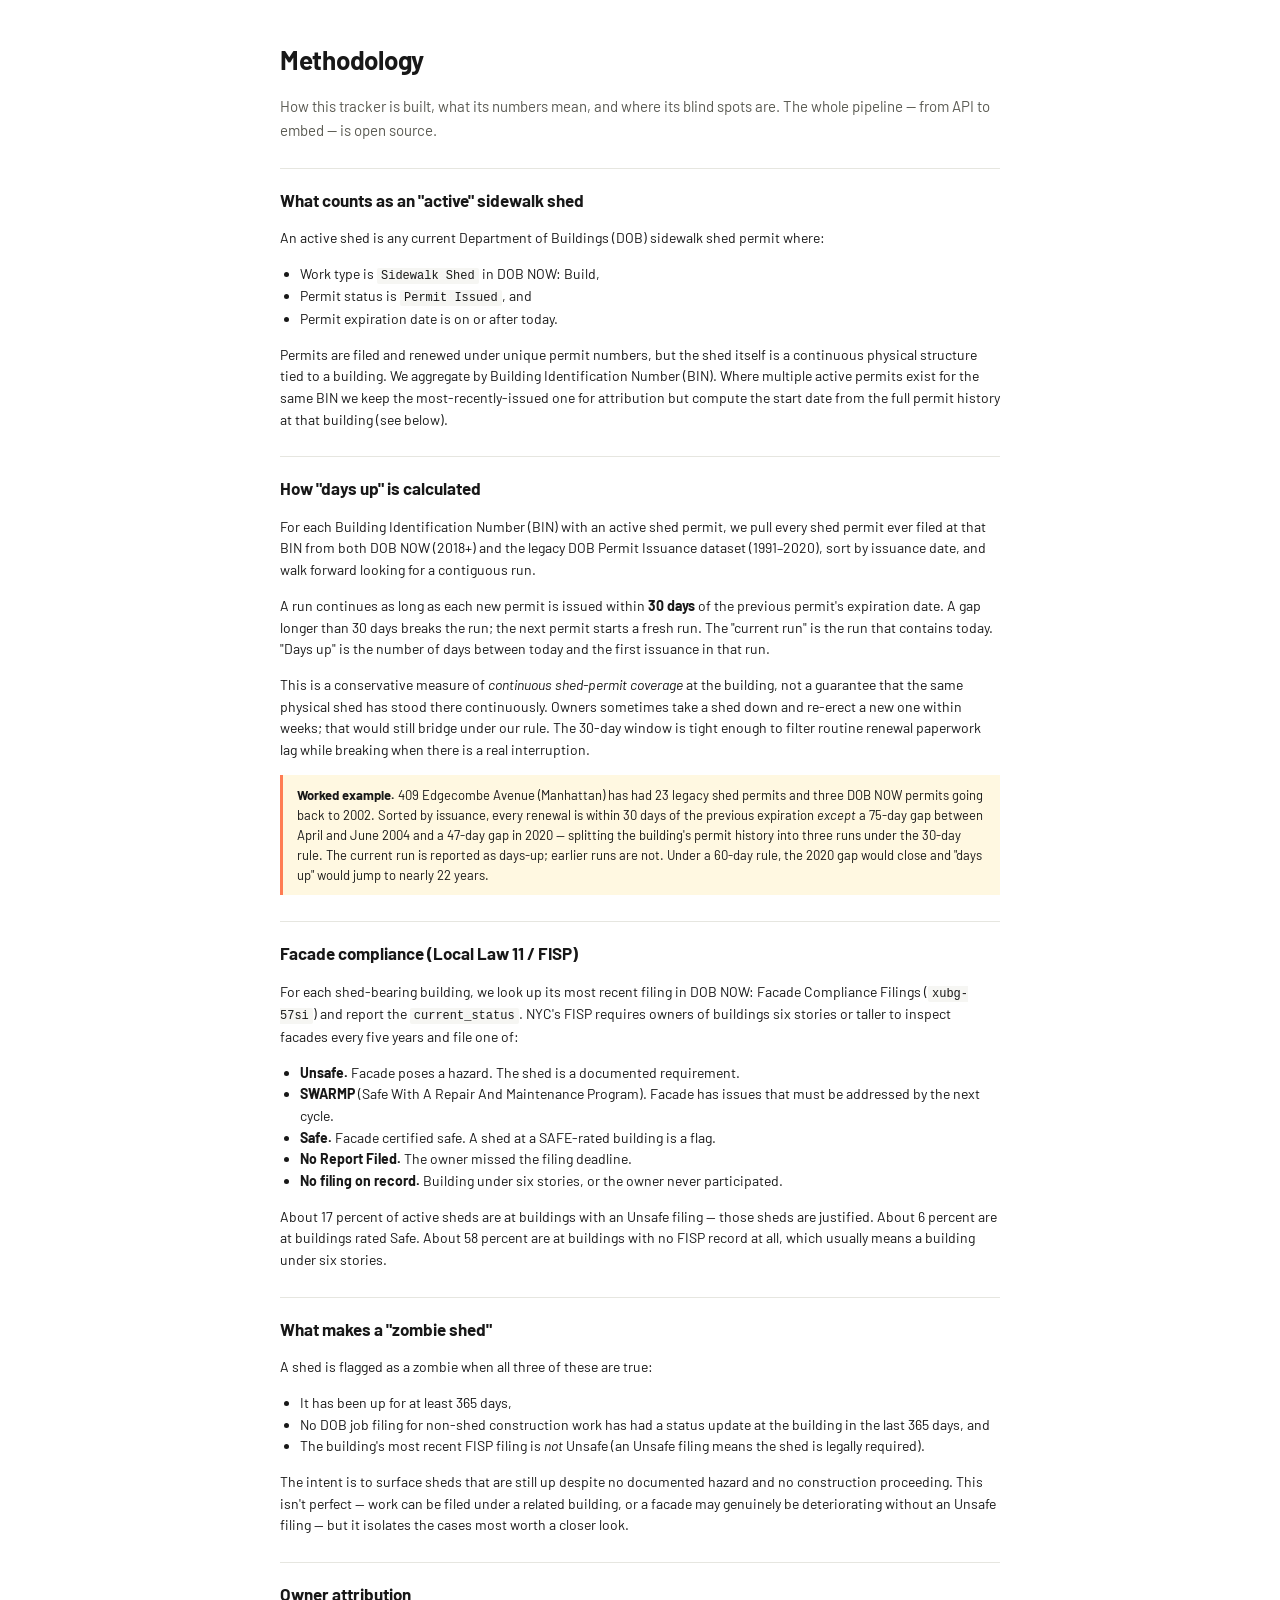
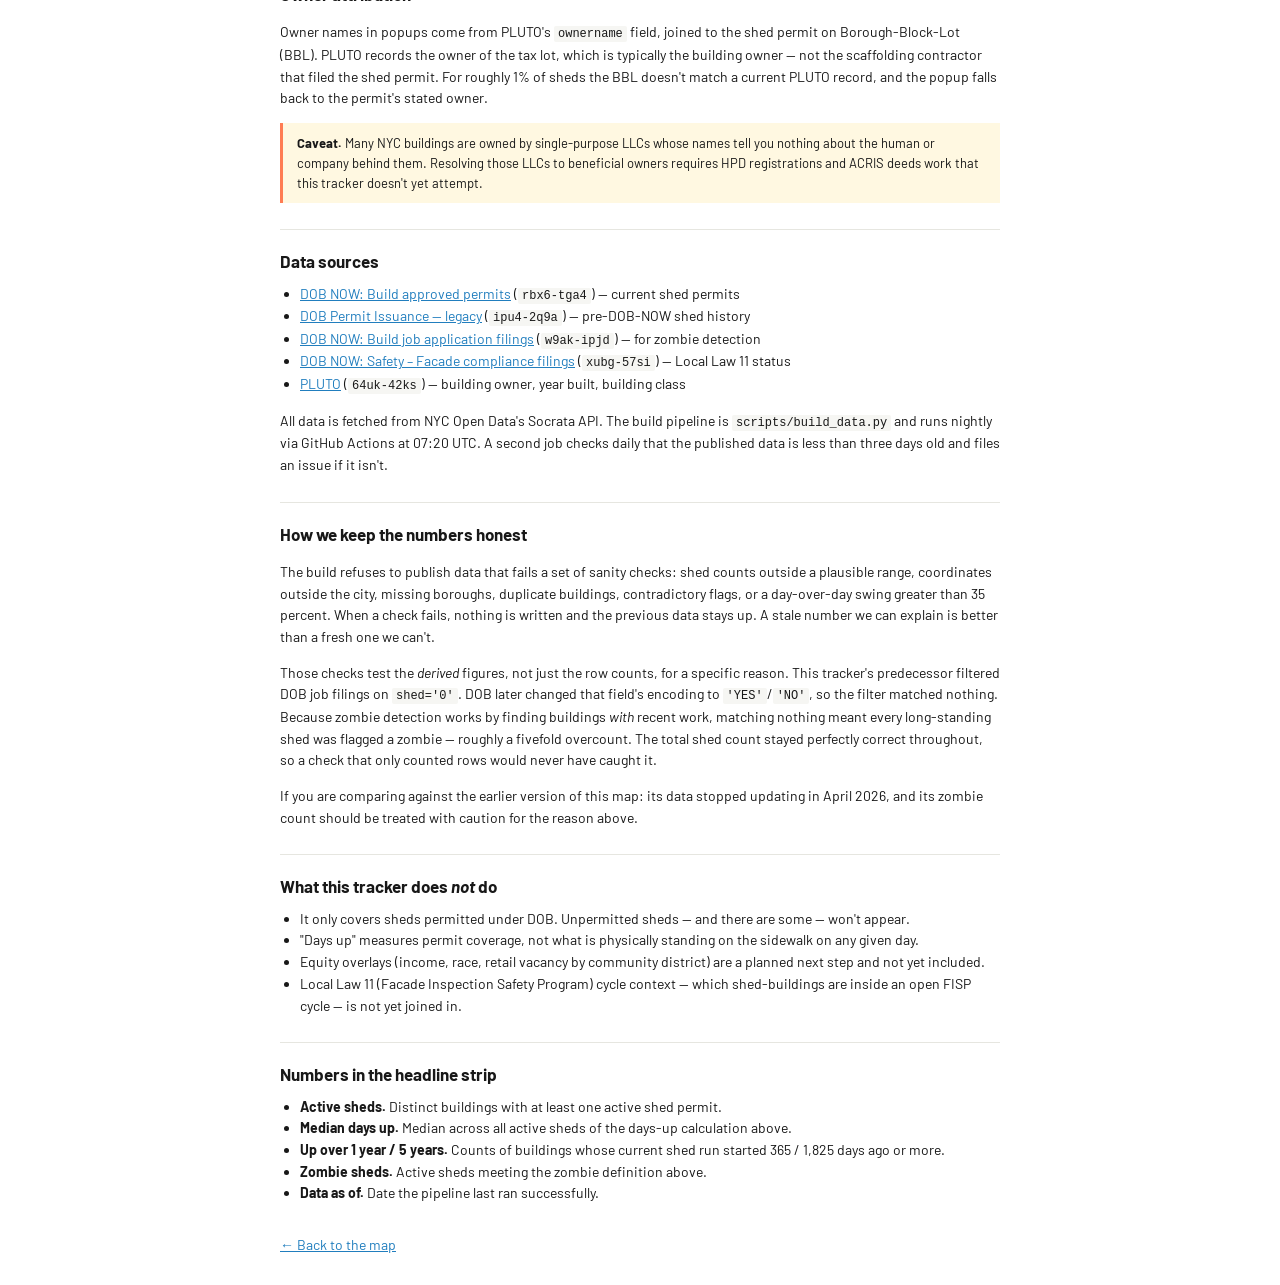
==== methodology.html @ a6b3cc9f "NYC sidewalk shed tracker: rebuild with working auto-refresh Rebuild of the earlier tracker, whose d" ====
<!doctype html>
<html lang="en">
<head>
<meta charset="utf-8">
<meta name="viewport" content="width=device-width,initial-scale=1">
<title>Methodology — NYC sidewalk shed tracker</title>
<link href="https://fonts.googleapis.com/css2?family=Barlow:wght@400;500;600;700&family=Barlow+Condensed:wght@600;700&display=swap" rel="stylesheet">
<style>
  body { font-family: 'Barlow', 'Helvetica Neue', sans-serif; max-width: 720px; margin: 40px auto; padding: 0 20px; color: #181818; line-height: 1.55; }
  h1 { font-size: 26px; letter-spacing: -0.01em; margin-bottom: 6px; }
  h2 { font-size: 17px; margin: 26px 0 8px; border-top: 1px solid #e6e6e0; padding-top: 18px; }
  h3 { font-size: 14px; margin: 16px 0 4px; color: #5a5a52; text-transform: uppercase; letter-spacing: 0.06em; }
  p, li { font-size: 14px; }
  ul { padding-left: 20px; margin: 6px 0 12px; }
  code { font-family: 'SF Mono', Consolas, monospace; font-size: 12px; background: #f6f6f3; padding: 1px 4px; border-radius: 2px; }
  a { color: #217ebe; }
  .lede { color: #5a5a52; font-size: 15px; }
  .caveat { background: #fff8e1; border-left: 3px solid #ff7c53; padding: 10px 14px; font-size: 13px; margin: 14px 0; }
</style>
</head>
<body>
<h1>Methodology</h1>
<p class="lede">How this tracker is built, what its numbers mean, and where its blind spots are. The whole pipeline — from API to embed — is open source.</p>

<h2>What counts as an "active" sidewalk shed</h2>
<p>An active shed is any current Department of Buildings (DOB) sidewalk shed permit where:</p>
<ul>
  <li>Work type is <code>Sidewalk Shed</code> in DOB NOW: Build,</li>
  <li>Permit status is <code>Permit Issued</code>, and</li>
  <li>Permit expiration date is on or after today.</li>
</ul>
<p>Permits are filed and renewed under unique permit numbers, but the shed itself is a continuous physical structure tied to a building. We aggregate by Building Identification Number (BIN). Where multiple active permits exist for the same BIN we keep the most-recently-issued one for attribution but compute the start date from the full permit history at that building (see below).</p>

<h2>How "days up" is calculated</h2>
<p>For each Building Identification Number (BIN) with an active shed permit, we pull every shed permit ever filed at that BIN from both DOB NOW (2018+) and the legacy DOB Permit Issuance dataset (1991–2020), sort by issuance date, and walk forward looking for a contiguous run.</p>
<p>A run continues as long as each new permit is issued within <strong>30 days</strong> of the previous permit's expiration date. A gap longer than 30 days breaks the run; the next permit starts a fresh run. The "current run" is the run that contains today. "Days up" is the number of days between today and the first issuance in that run.</p>
<p>This is a conservative measure of <em>continuous shed-permit coverage</em> at the building, not a guarantee that the same physical shed has stood there continuously. Owners sometimes take a shed down and re-erect a new one within weeks; that would still bridge under our rule. The 30-day window is tight enough to filter routine renewal paperwork lag while breaking when there is a real interruption.</p>
<div class="caveat"><strong>Worked example.</strong> 409 Edgecombe Avenue (Manhattan) has had 23 legacy shed permits and three DOB NOW permits going back to 2002. Sorted by issuance, every renewal is within 30 days of the previous expiration <em>except</em> a 75-day gap between April and June 2004 and a 47-day gap in 2020 — splitting the building's permit history into three runs under the 30-day rule. The current run is reported as days-up; earlier runs are not. Under a 60-day rule, the 2020 gap would close and "days up" would jump to nearly 22 years.</div>

<h2>Facade compliance (Local Law 11 / FISP)</h2>
<p>For each shed-bearing building, we look up its most recent filing in DOB NOW: Facade Compliance Filings (<code>xubg-57si</code>) and report the <code>current_status</code>. NYC's FISP requires owners of buildings six stories or taller to inspect facades every five years and file one of:</p>
<ul>
  <li><strong>Unsafe.</strong> Facade poses a hazard. The shed is a documented requirement.</li>
  <li><strong>SWARMP</strong> (Safe With A Repair And Maintenance Program). Facade has issues that must be addressed by the next cycle.</li>
  <li><strong>Safe.</strong> Facade certified safe. A shed at a SAFE-rated building is a flag.</li>
  <li><strong>No Report Filed.</strong> The owner missed the filing deadline.</li>
  <li><strong>No filing on record.</strong> Building under six stories, or the owner never participated.</li>
</ul>
<p>About 17 percent of active sheds are at buildings with an Unsafe filing — those sheds are justified. About 6 percent are at buildings rated Safe. About 58 percent are at buildings with no FISP record at all, which usually means a building under six stories.</p>

<h2>What makes a "zombie shed"</h2>
<p>A shed is flagged as a zombie when all three of these are true:</p>
<ul>
  <li>It has been up for at least 365 days,</li>
  <li>No DOB job filing for non-shed construction work has had a status update at the building in the last 365 days, and</li>
  <li>The building's most recent FISP filing is <em>not</em> Unsafe (an Unsafe filing means the shed is legally required).</li>
</ul>
<p>The intent is to surface sheds that are still up despite no documented hazard and no construction proceeding. This isn't perfect — work can be filed under a related building, or a facade may genuinely be deteriorating without an Unsafe filing — but it isolates the cases most worth a closer look.</p>

<h2>Owner attribution</h2>
<p>Owner names in popups come from PLUTO's <code>ownername</code> field, joined to the shed permit on Borough-Block-Lot (BBL). PLUTO records the owner of the tax lot, which is typically the building owner — not the scaffolding contractor that filed the shed permit. For roughly 1% of sheds the BBL doesn't match a current PLUTO record, and the popup falls back to the permit's stated owner.</p>
<div class="caveat"><strong>Caveat.</strong> Many NYC buildings are owned by single-purpose LLCs whose names tell you nothing about the human or company behind them. Resolving those LLCs to beneficial owners requires HPD registrations and ACRIS deeds work that this tracker doesn't yet attempt.</div>

<h2>Data sources</h2>
<ul>
  <li><a href="https://data.cityofnewyork.us/Housing-Development/DOB-NOW-Build-Approved-Permits/rbx6-tga4">DOB NOW: Build approved permits</a> (<code>rbx6-tga4</code>) — current shed permits</li>
  <li><a href="https://data.cityofnewyork.us/Housing-Development/DOB-Permit-Issuance/ipu4-2q9a">DOB Permit Issuance — legacy</a> (<code>ipu4-2q9a</code>) — pre-DOB-NOW shed history</li>
  <li><a href="https://data.cityofnewyork.us/Housing-Development/DOB-NOW-Build-Job-Application-Filings/w9ak-ipjd">DOB NOW: Build job application filings</a> (<code>w9ak-ipjd</code>) — for zombie detection</li>
  <li><a href="https://data.cityofnewyork.us/Housing-Development/DOB-NOW-Safety-Facades-Compliance-Filings/xubg-57si">DOB NOW: Safety – Facade compliance filings</a> (<code>xubg-57si</code>) — Local Law 11 status</li>
  <li><a href="https://data.cityofnewyork.us/City-Government/Primary-Land-Use-Tax-Lot-Output-PLUTO-/64uk-42ks">PLUTO</a> (<code>64uk-42ks</code>) — building owner, year built, building class</li>
</ul>
<p>All data is fetched from NYC Open Data's Socrata API. The build pipeline is <code>scripts/build_data.py</code> and runs nightly via GitHub Actions at 07:20 UTC. A second job checks daily that the published data is less than three days old and files an issue if it isn't.</p>

<h2>How we keep the numbers honest</h2>
<p>The build refuses to publish data that fails a set of sanity checks: shed counts outside a plausible range, coordinates outside the city, missing boroughs, duplicate buildings, contradictory flags, or a day-over-day swing greater than 35 percent. When a check fails, nothing is written and the previous data stays up. A stale number we can explain is better than a fresh one we can't.</p>
<p>Those checks test the <em>derived</em> figures, not just the row counts, for a specific reason. This tracker's predecessor filtered DOB job filings on <code>shed='0'</code>. DOB later changed that field's encoding to <code>'YES'</code>/<code>'NO'</code>, so the filter matched nothing. Because zombie detection works by finding buildings <em>with</em> recent work, matching nothing meant every long-standing shed was flagged a zombie — roughly a fivefold overcount. The total shed count stayed perfectly correct throughout, so a check that only counted rows would never have caught it.</p>
<p>If you are comparing against the earlier version of this map: its data stopped updating in April 2026, and its zombie count should be treated with caution for the reason above.</p>

<h2>What this tracker does <em>not</em> do</h2>
<ul>
  <li>It only covers sheds permitted under DOB. Unpermitted sheds — and there are some — won't appear.</li>
  <li>"Days up" measures permit coverage, not what is physically standing on the sidewalk on any given day.</li>
  <li>Equity overlays (income, race, retail vacancy by community district) are a planned next step and not yet included.</li>
  <li>Local Law 11 (Facade Inspection Safety Program) cycle context — which shed-buildings are inside an open FISP cycle — is not yet joined in.</li>
</ul>

<h2>Numbers in the headline strip</h2>
<ul>
  <li><strong>Active sheds.</strong> Distinct buildings with at least one active shed permit.</li>
  <li><strong>Median days up.</strong> Median across all active sheds of the days-up calculation above.</li>
  <li><strong>Up over 1 year / 5 years.</strong> Counts of buildings whose current shed run started 365 / 1,825 days ago or more.</li>
  <li><strong>Zombie sheds.</strong> Active sheds meeting the zombie definition above.</li>
  <li><strong>Data as of.</strong> Date the pipeline last ran successfully.</li>
</ul>

<p style="margin-top: 30px"><a href="index.html">← Back to the map</a></p>
</body>
</html>
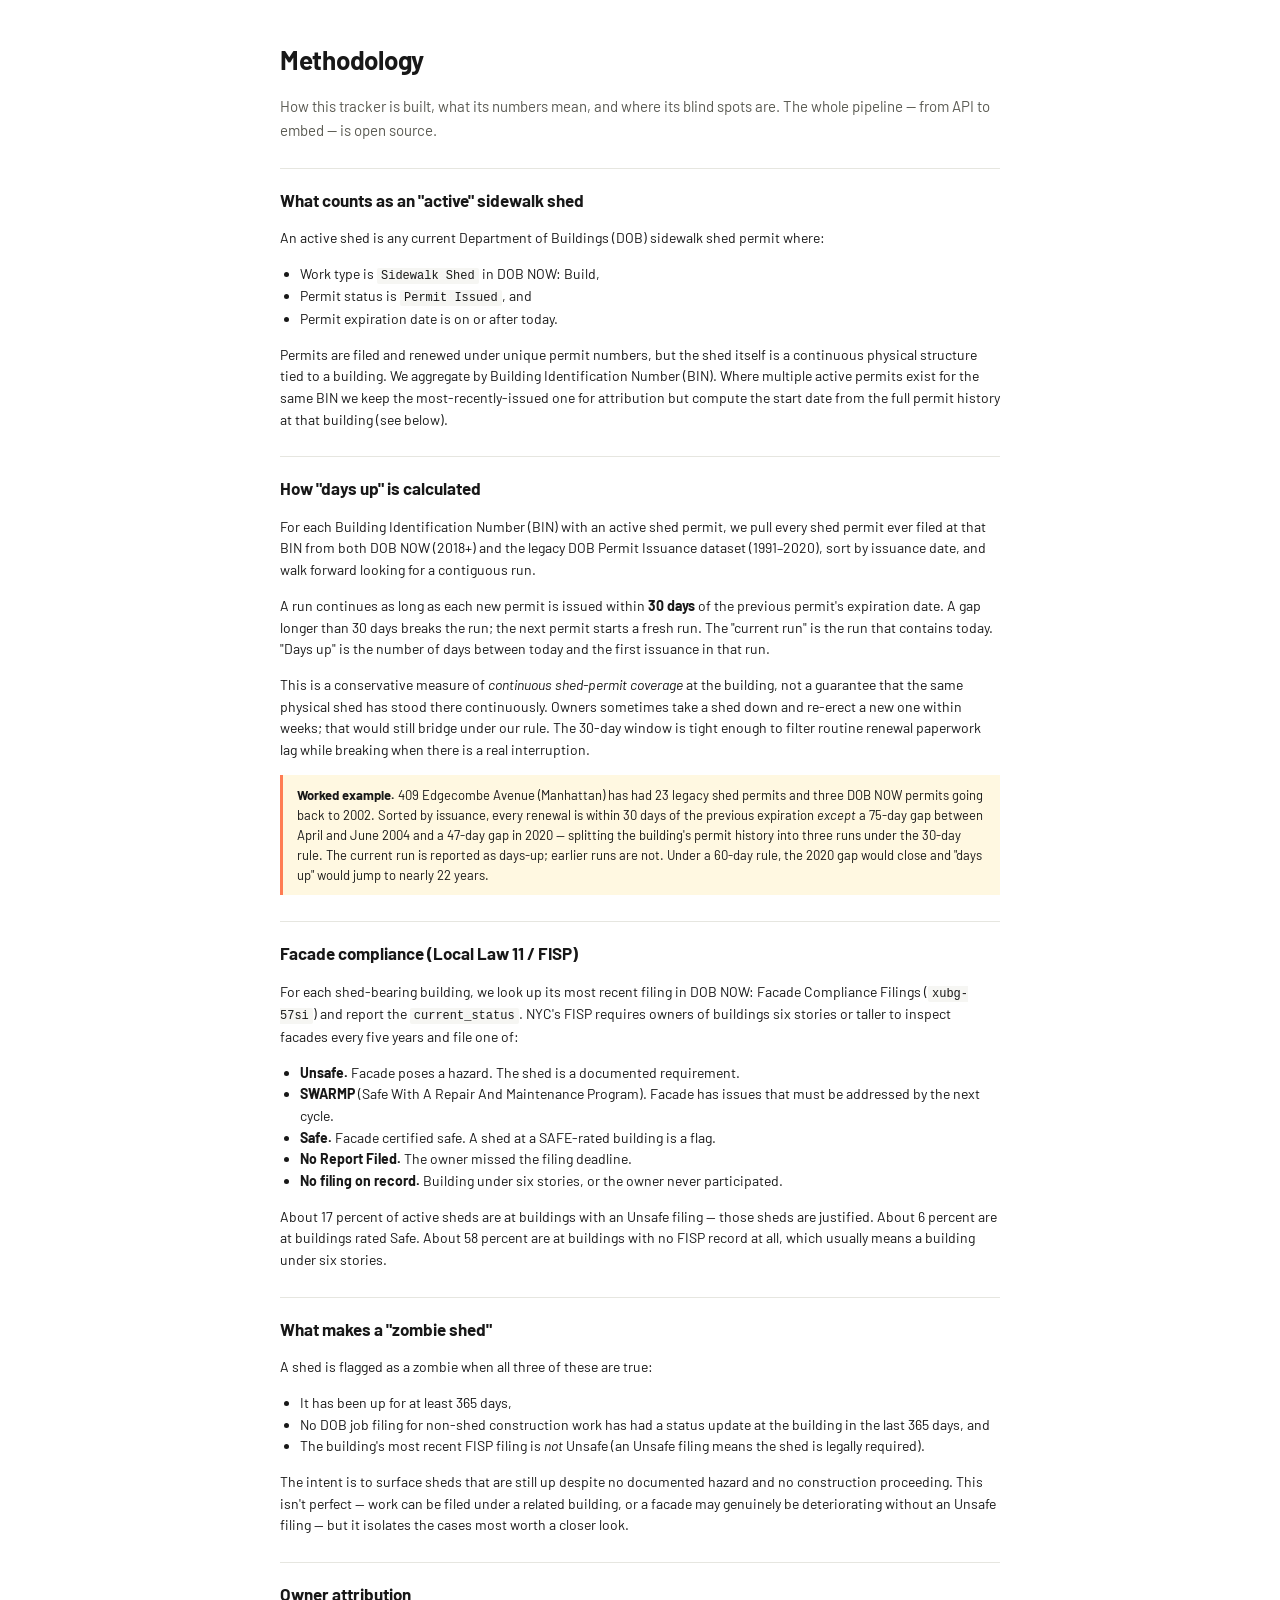
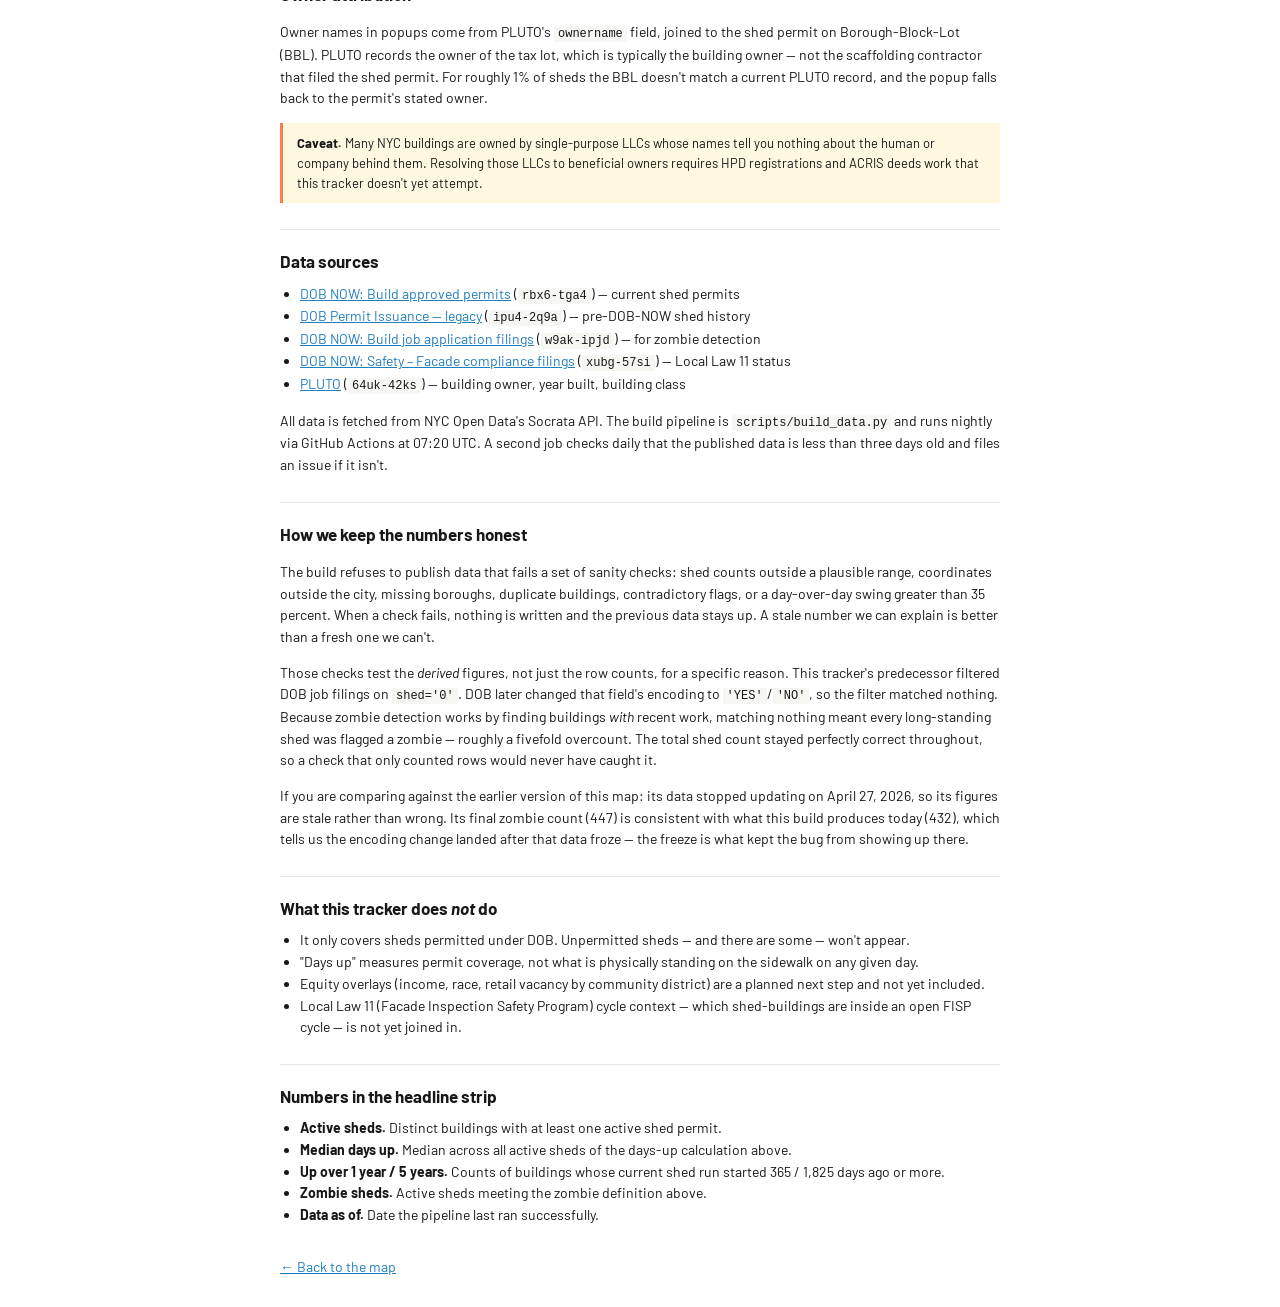
==== commit 26aad90d: "Methodology: the old site's numbers are stale, not corrupted Its final zombie count (447) matches wh" ====
--- a/methodology.html
+++ b/methodology.html
@@ -74,7 +74,7 @@
 <h2>How we keep the numbers honest</h2>
 <p>The build refuses to publish data that fails a set of sanity checks: shed counts outside a plausible range, coordinates outside the city, missing boroughs, duplicate buildings, contradictory flags, or a day-over-day swing greater than 35 percent. When a check fails, nothing is written and the previous data stays up. A stale number we can explain is better than a fresh one we can't.</p>
 <p>Those checks test the <em>derived</em> figures, not just the row counts, for a specific reason. This tracker's predecessor filtered DOB job filings on <code>shed='0'</code>. DOB later changed that field's encoding to <code>'YES'</code>/<code>'NO'</code>, so the filter matched nothing. Because zombie detection works by finding buildings <em>with</em> recent work, matching nothing meant every long-standing shed was flagged a zombie — roughly a fivefold overcount. The total shed count stayed perfectly correct throughout, so a check that only counted rows would never have caught it.</p>
-<p>If you are comparing against the earlier version of this map: its data stopped updating in April 2026, and its zombie count should be treated with caution for the reason above.</p>
+<p>If you are comparing against the earlier version of this map: its data stopped updating on April 27, 2026, so its figures are stale rather than wrong. Its final zombie count (447) is consistent with what this build produces today (432), which tells us the encoding change landed after that data froze — the freeze is what kept the bug from showing up there.</p>
 
 <h2>What this tracker does <em>not</em> do</h2>
 <ul>
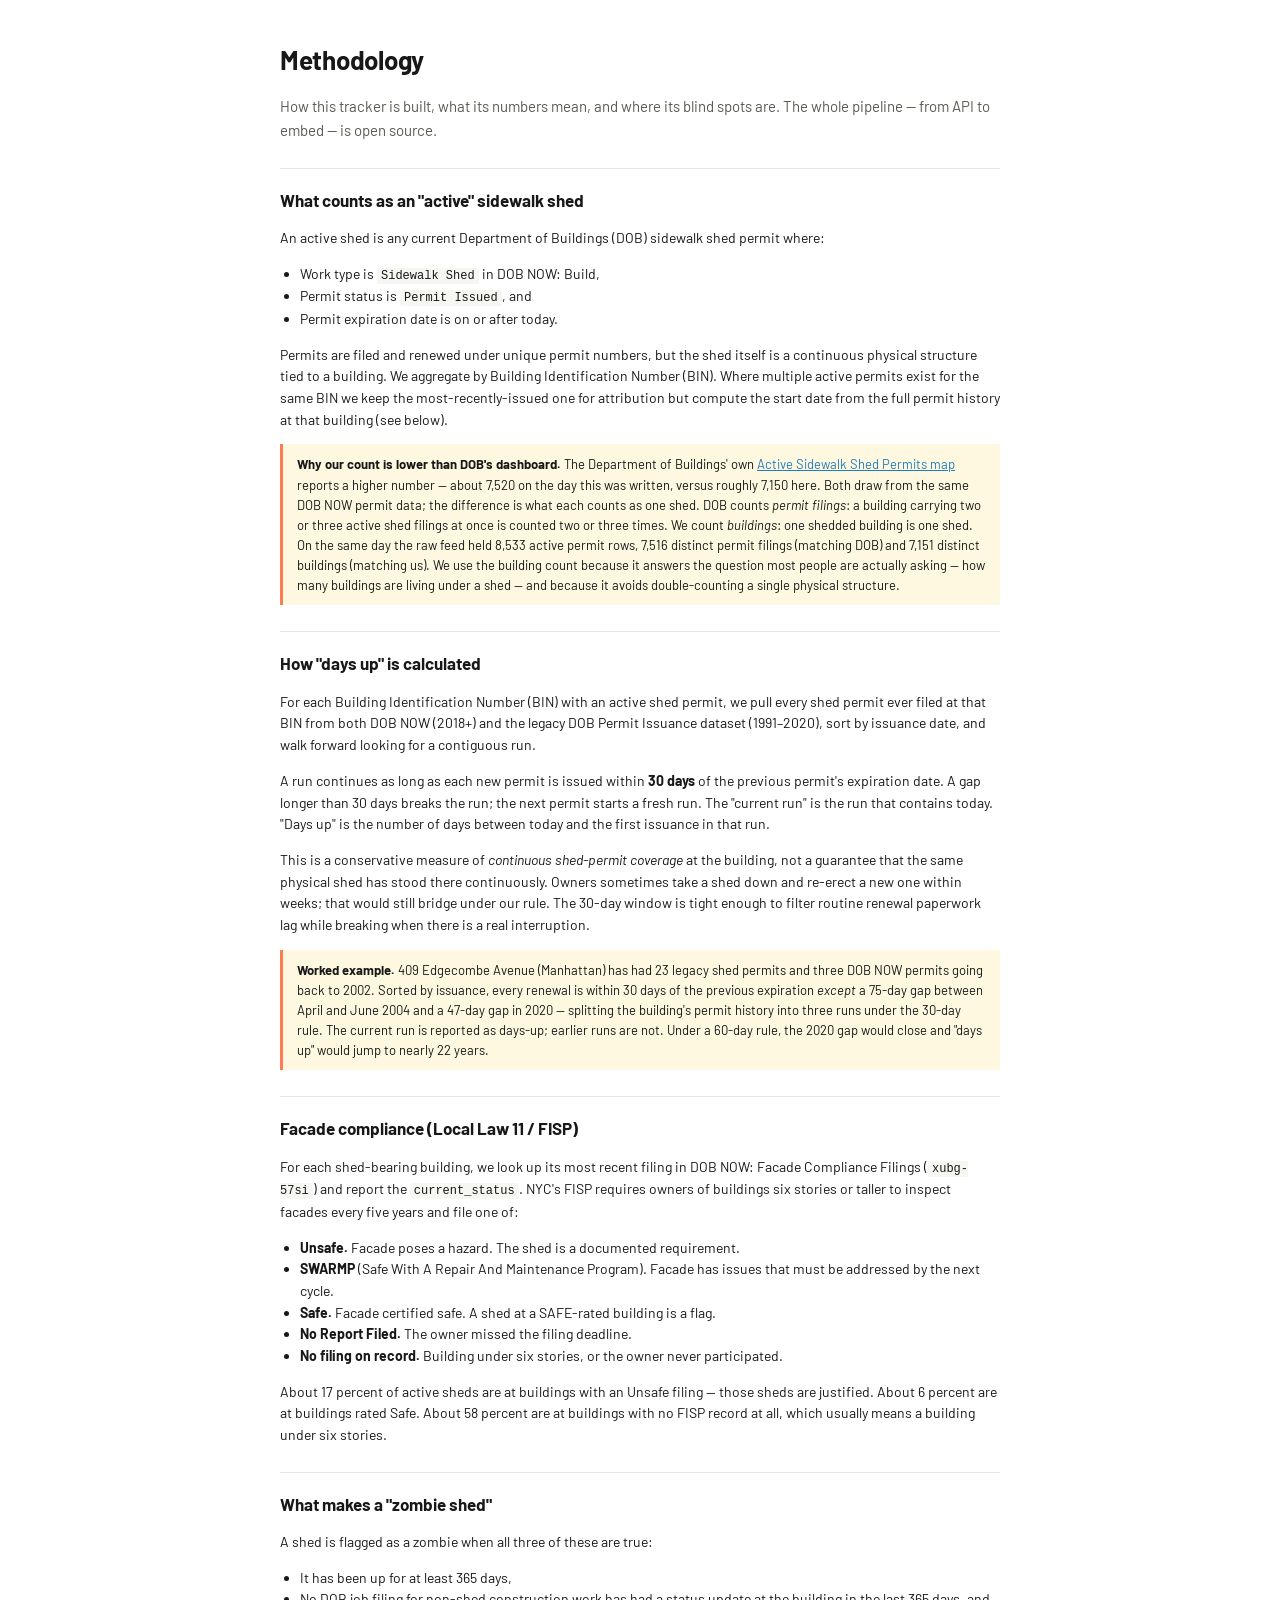
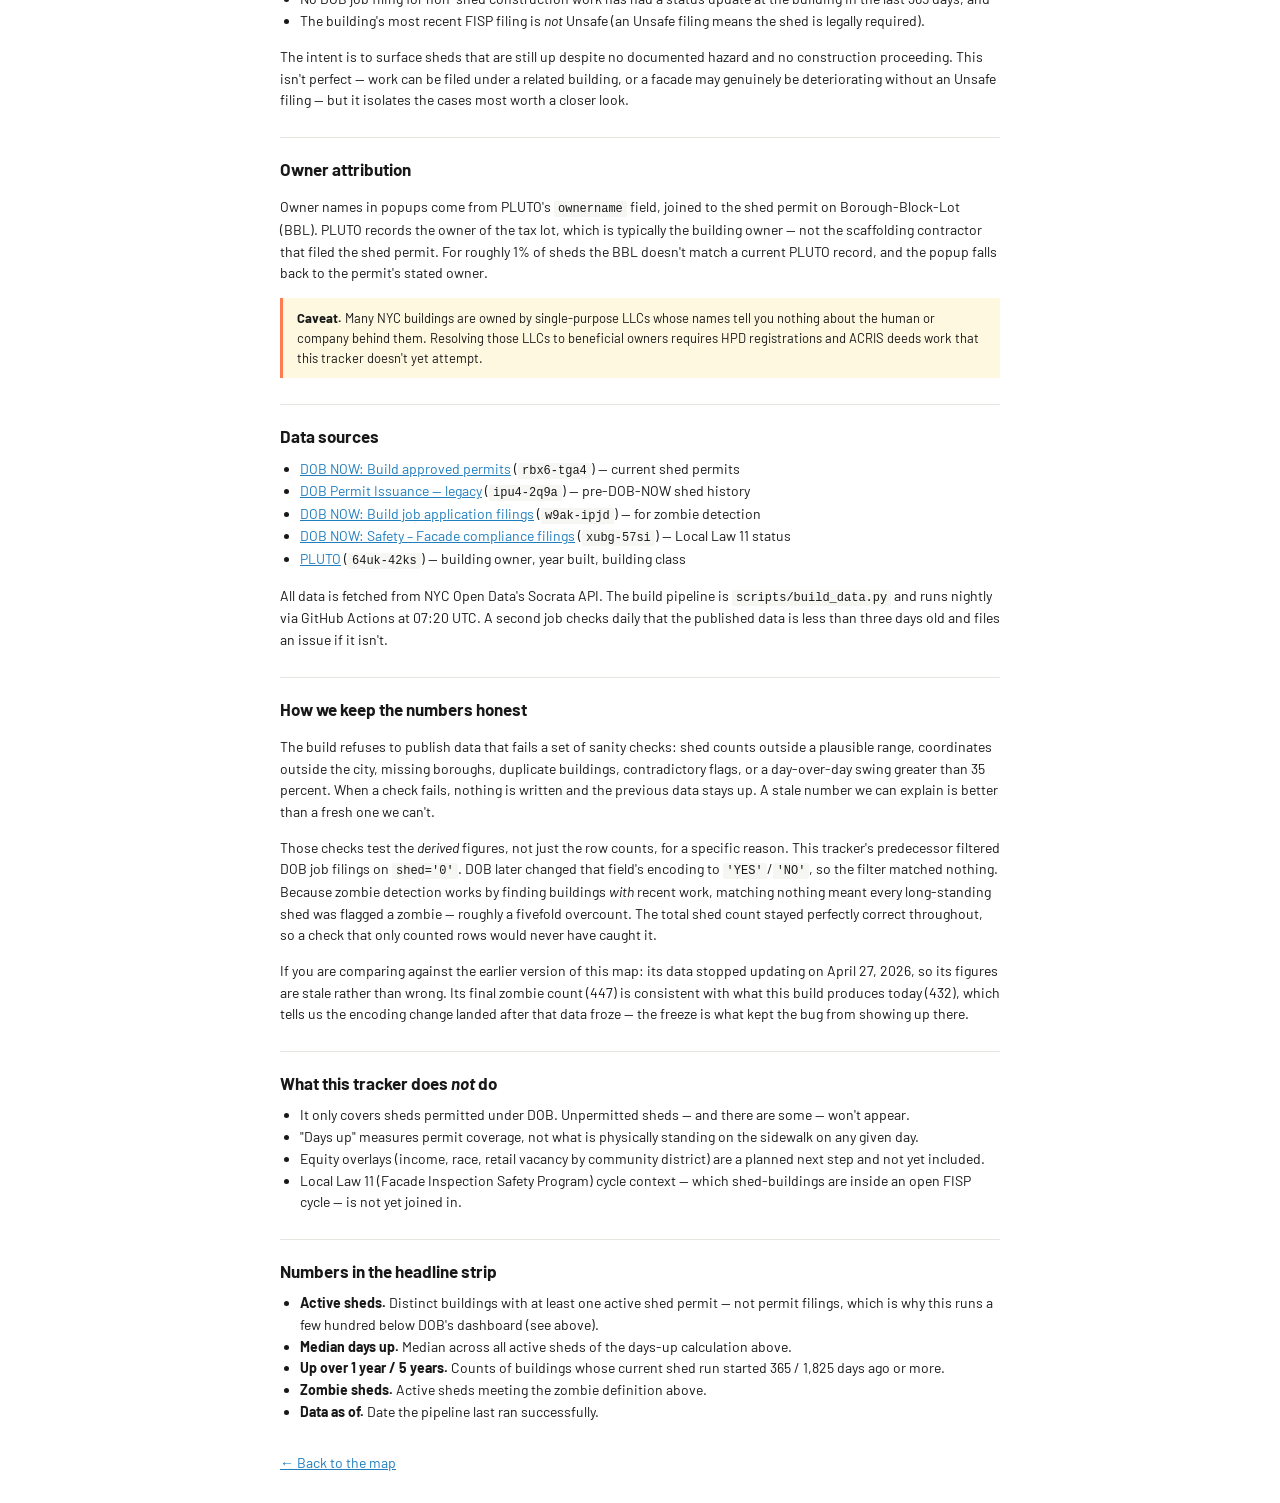
==== commit a950d5fc: "Explain why our shed count runs below DOB's dashboard Both draw from the same DOB NOW permit feed; D" ====
--- a/methodology.html
+++ b/methodology.html
@@ -30,6 +30,7 @@
   <li>Permit expiration date is on or after today.</li>
 </ul>
 <p>Permits are filed and renewed under unique permit numbers, but the shed itself is a continuous physical structure tied to a building. We aggregate by Building Identification Number (BIN). Where multiple active permits exist for the same BIN we keep the most-recently-issued one for attribution but compute the start date from the full permit history at that building (see below).</p>
+<div class="caveat"><strong>Why our count is lower than DOB's dashboard.</strong> The Department of Buildings' own <a href="https://www.nyc.gov/site/buildings/about/sidewalk-shed-map.page">Active Sidewalk Shed Permits map</a> reports a higher number — about 7,520 on the day this was written, versus roughly 7,150 here. Both draw from the same DOB NOW permit data; the difference is what each counts as one shed. DOB counts <em>permit filings</em>: a building carrying two or three active shed filings at once is counted two or three times. We count <em>buildings</em>: one shedded building is one shed. On the same day the raw feed held 8,533 active permit rows, 7,516 distinct permit filings (matching DOB) and 7,151 distinct buildings (matching us). We use the building count because it answers the question most people are actually asking — how many buildings are living under a shed — and because it avoids double-counting a single physical structure.</div>
 
 <h2>How "days up" is calculated</h2>
 <p>For each Building Identification Number (BIN) with an active shed permit, we pull every shed permit ever filed at that BIN from both DOB NOW (2018+) and the legacy DOB Permit Issuance dataset (1991–2020), sort by issuance date, and walk forward looking for a contiguous run.</p>
@@ -86,7 +87,7 @@
 
 <h2>Numbers in the headline strip</h2>
 <ul>
-  <li><strong>Active sheds.</strong> Distinct buildings with at least one active shed permit.</li>
+  <li><strong>Active sheds.</strong> Distinct buildings with at least one active shed permit — not permit filings, which is why this runs a few hundred below DOB's dashboard (see above).</li>
   <li><strong>Median days up.</strong> Median across all active sheds of the days-up calculation above.</li>
   <li><strong>Up over 1 year / 5 years.</strong> Counts of buildings whose current shed run started 365 / 1,825 days ago or more.</li>
   <li><strong>Zombie sheds.</strong> Active sheds meeting the zombie definition above.</li>
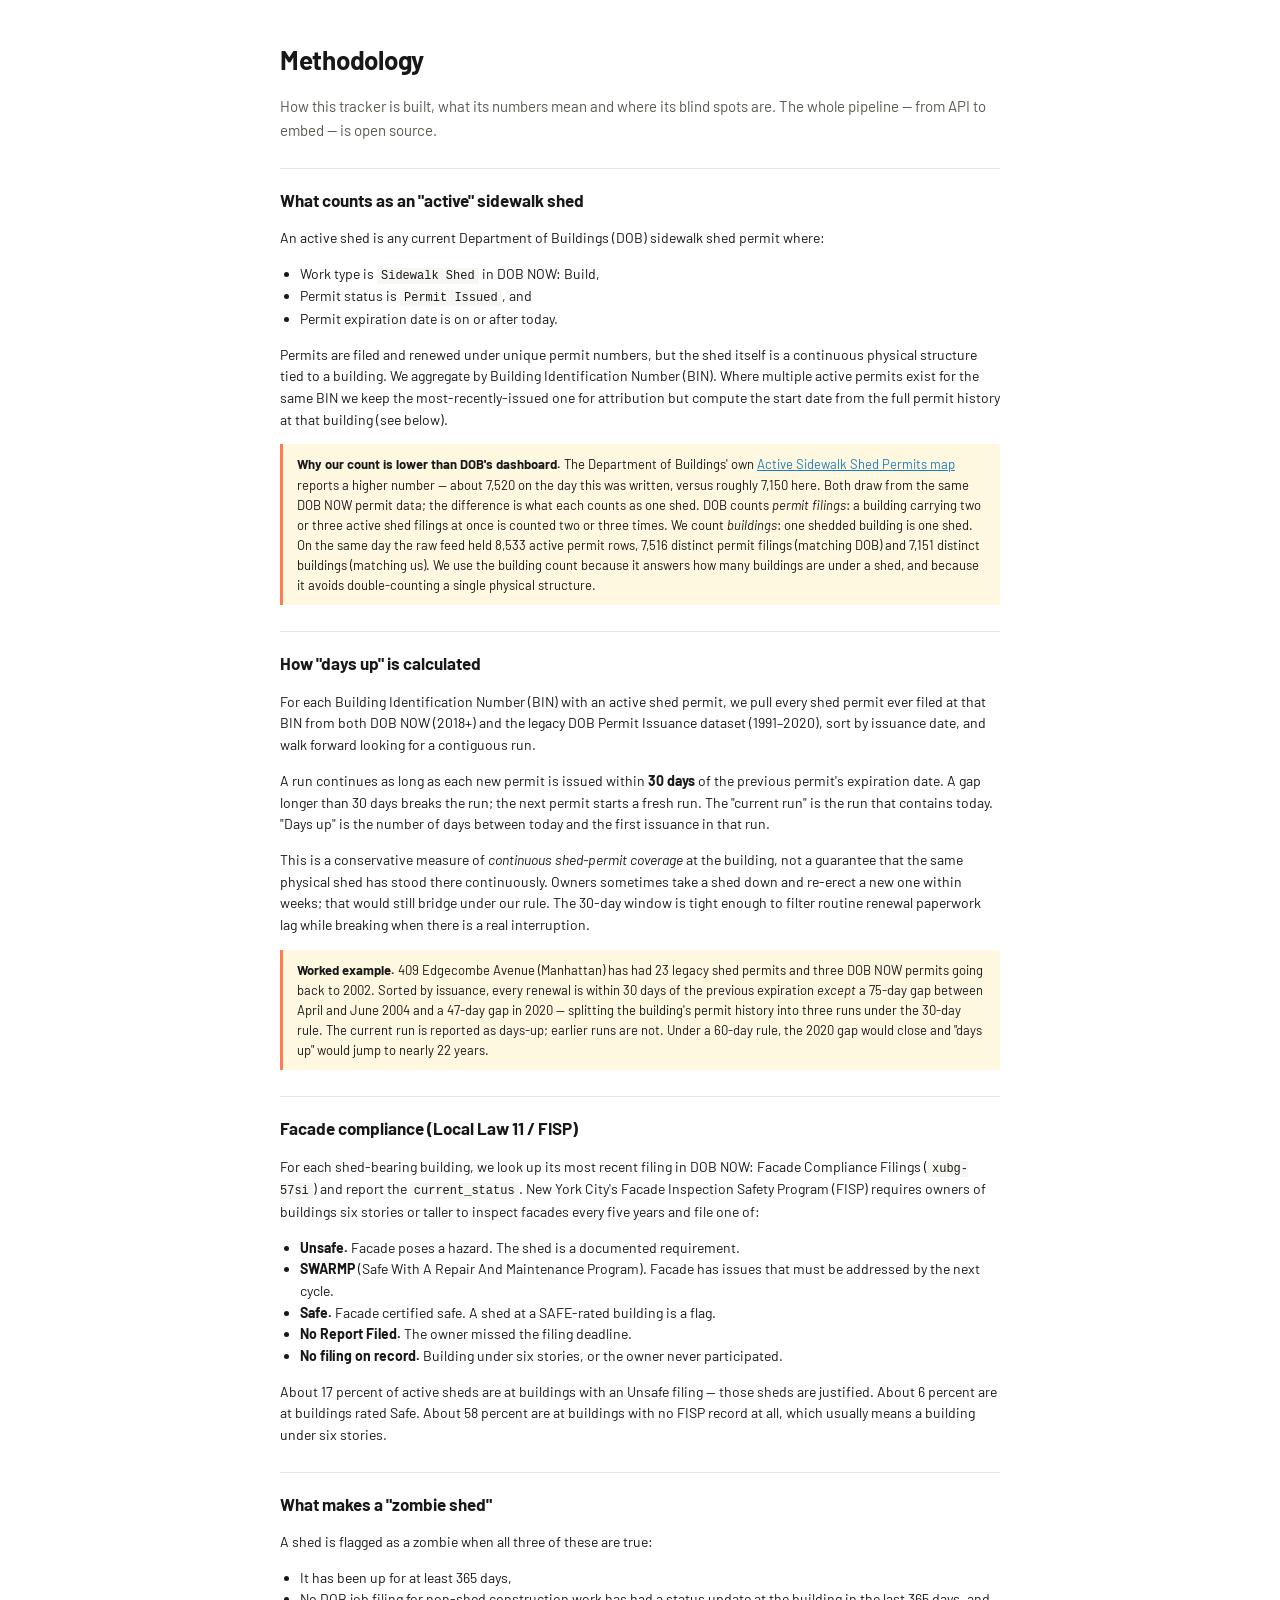
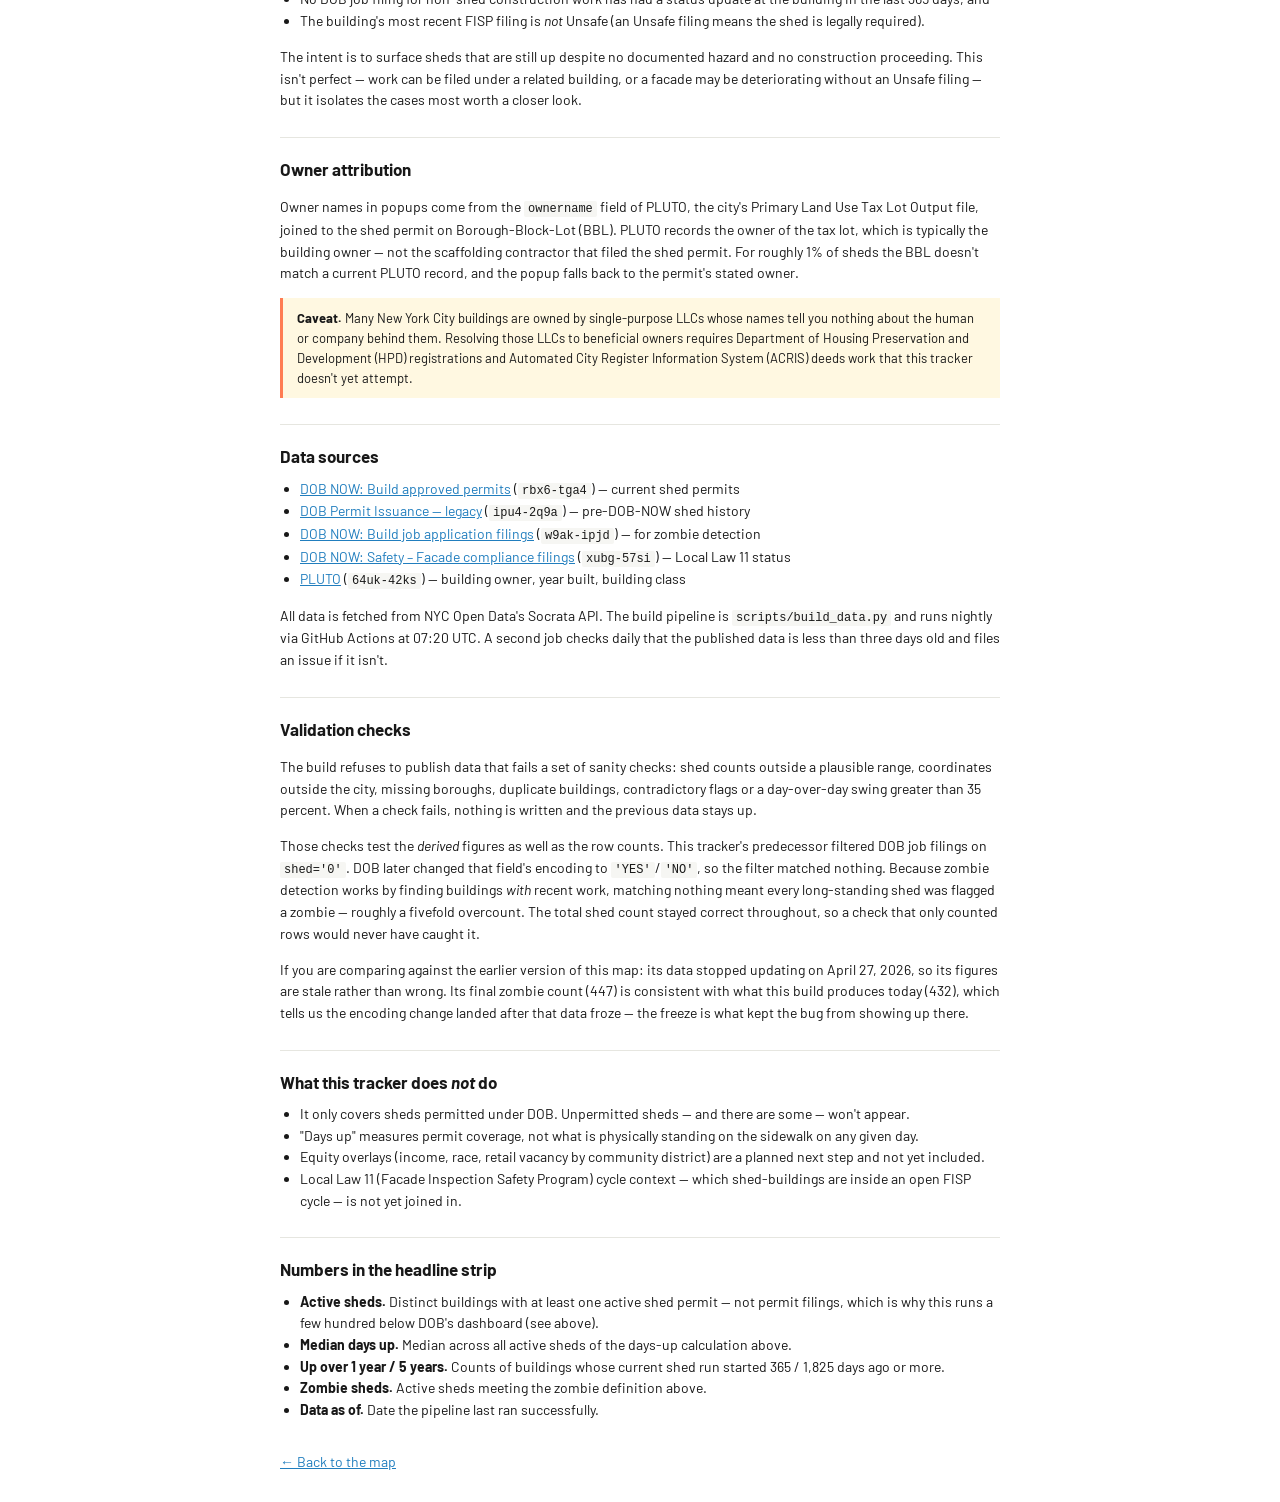
==== commit 0be791ff: "Cut AI-writing tells from page copy Rewrote sentences that read as machine-written (not-X-but-Y reve" ====
--- a/methodology.html
+++ b/methodology.html
@@ -20,7 +20,7 @@
 </head>
 <body>
 <h1>Methodology</h1>
-<p class="lede">How this tracker is built, what its numbers mean, and where its blind spots are. The whole pipeline — from API to embed — is open source.</p>
+<p class="lede">How this tracker is built, what its numbers mean and where its blind spots are. The whole pipeline — from API to embed — is open source.</p>
 
 <h2>What counts as an "active" sidewalk shed</h2>
 <p>An active shed is any current Department of Buildings (DOB) sidewalk shed permit where:</p>
@@ -30,7 +30,7 @@
   <li>Permit expiration date is on or after today.</li>
 </ul>
 <p>Permits are filed and renewed under unique permit numbers, but the shed itself is a continuous physical structure tied to a building. We aggregate by Building Identification Number (BIN). Where multiple active permits exist for the same BIN we keep the most-recently-issued one for attribution but compute the start date from the full permit history at that building (see below).</p>
-<div class="caveat"><strong>Why our count is lower than DOB's dashboard.</strong> The Department of Buildings' own <a href="https://www.nyc.gov/site/buildings/about/sidewalk-shed-map.page">Active Sidewalk Shed Permits map</a> reports a higher number — about 7,520 on the day this was written, versus roughly 7,150 here. Both draw from the same DOB NOW permit data; the difference is what each counts as one shed. DOB counts <em>permit filings</em>: a building carrying two or three active shed filings at once is counted two or three times. We count <em>buildings</em>: one shedded building is one shed. On the same day the raw feed held 8,533 active permit rows, 7,516 distinct permit filings (matching DOB) and 7,151 distinct buildings (matching us). We use the building count because it answers the question most people are actually asking — how many buildings are living under a shed — and because it avoids double-counting a single physical structure.</div>
+<div class="caveat"><strong>Why our count is lower than DOB's dashboard.</strong> The Department of Buildings' own <a href="https://www.nyc.gov/site/buildings/about/sidewalk-shed-map.page">Active Sidewalk Shed Permits map</a> reports a higher number — about 7,520 on the day this was written, versus roughly 7,150 here. Both draw from the same DOB NOW permit data; the difference is what each counts as one shed. DOB counts <em>permit filings</em>: a building carrying two or three active shed filings at once is counted two or three times. We count <em>buildings</em>: one shedded building is one shed. On the same day the raw feed held 8,533 active permit rows, 7,516 distinct permit filings (matching DOB) and 7,151 distinct buildings (matching us). We use the building count because it answers how many buildings are under a shed, and because it avoids double-counting a single physical structure.</div>
 
 <h2>How "days up" is calculated</h2>
 <p>For each Building Identification Number (BIN) with an active shed permit, we pull every shed permit ever filed at that BIN from both DOB NOW (2018+) and the legacy DOB Permit Issuance dataset (1991–2020), sort by issuance date, and walk forward looking for a contiguous run.</p>
@@ -39,7 +39,7 @@
 <div class="caveat"><strong>Worked example.</strong> 409 Edgecombe Avenue (Manhattan) has had 23 legacy shed permits and three DOB NOW permits going back to 2002. Sorted by issuance, every renewal is within 30 days of the previous expiration <em>except</em> a 75-day gap between April and June 2004 and a 47-day gap in 2020 — splitting the building's permit history into three runs under the 30-day rule. The current run is reported as days-up; earlier runs are not. Under a 60-day rule, the 2020 gap would close and "days up" would jump to nearly 22 years.</div>
 
 <h2>Facade compliance (Local Law 11 / FISP)</h2>
-<p>For each shed-bearing building, we look up its most recent filing in DOB NOW: Facade Compliance Filings (<code>xubg-57si</code>) and report the <code>current_status</code>. NYC's FISP requires owners of buildings six stories or taller to inspect facades every five years and file one of:</p>
+<p>For each shed-bearing building, we look up its most recent filing in DOB NOW: Facade Compliance Filings (<code>xubg-57si</code>) and report the <code>current_status</code>. New York City's Facade Inspection Safety Program (FISP) requires owners of buildings six stories or taller to inspect facades every five years and file one of:</p>
 <ul>
   <li><strong>Unsafe.</strong> Facade poses a hazard. The shed is a documented requirement.</li>
   <li><strong>SWARMP</strong> (Safe With A Repair And Maintenance Program). Facade has issues that must be addressed by the next cycle.</li>
@@ -56,11 +56,11 @@
   <li>No DOB job filing for non-shed construction work has had a status update at the building in the last 365 days, and</li>
   <li>The building's most recent FISP filing is <em>not</em> Unsafe (an Unsafe filing means the shed is legally required).</li>
 </ul>
-<p>The intent is to surface sheds that are still up despite no documented hazard and no construction proceeding. This isn't perfect — work can be filed under a related building, or a facade may genuinely be deteriorating without an Unsafe filing — but it isolates the cases most worth a closer look.</p>
+<p>The intent is to surface sheds that are still up despite no documented hazard and no construction proceeding. This isn't perfect — work can be filed under a related building, or a facade may be deteriorating without an Unsafe filing — but it isolates the cases most worth a closer look.</p>
 
 <h2>Owner attribution</h2>
-<p>Owner names in popups come from PLUTO's <code>ownername</code> field, joined to the shed permit on Borough-Block-Lot (BBL). PLUTO records the owner of the tax lot, which is typically the building owner — not the scaffolding contractor that filed the shed permit. For roughly 1% of sheds the BBL doesn't match a current PLUTO record, and the popup falls back to the permit's stated owner.</p>
-<div class="caveat"><strong>Caveat.</strong> Many NYC buildings are owned by single-purpose LLCs whose names tell you nothing about the human or company behind them. Resolving those LLCs to beneficial owners requires HPD registrations and ACRIS deeds work that this tracker doesn't yet attempt.</div>
+<p>Owner names in popups come from the <code>ownername</code> field of PLUTO, the city's Primary Land Use Tax Lot Output file, joined to the shed permit on Borough-Block-Lot (BBL). PLUTO records the owner of the tax lot, which is typically the building owner — not the scaffolding contractor that filed the shed permit. For roughly 1% of sheds the BBL doesn't match a current PLUTO record, and the popup falls back to the permit's stated owner.</p>
+<div class="caveat"><strong>Caveat.</strong> Many New York City buildings are owned by single-purpose LLCs whose names tell you nothing about the human or company behind them. Resolving those LLCs to beneficial owners requires Department of Housing Preservation and Development (HPD) registrations and Automated City Register Information System (ACRIS) deeds work that this tracker doesn't yet attempt.</div>
 
 <h2>Data sources</h2>
 <ul>
@@ -72,9 +72,9 @@
 </ul>
 <p>All data is fetched from NYC Open Data's Socrata API. The build pipeline is <code>scripts/build_data.py</code> and runs nightly via GitHub Actions at 07:20 UTC. A second job checks daily that the published data is less than three days old and files an issue if it isn't.</p>
 
-<h2>How we keep the numbers honest</h2>
-<p>The build refuses to publish data that fails a set of sanity checks: shed counts outside a plausible range, coordinates outside the city, missing boroughs, duplicate buildings, contradictory flags, or a day-over-day swing greater than 35 percent. When a check fails, nothing is written and the previous data stays up. A stale number we can explain is better than a fresh one we can't.</p>
-<p>Those checks test the <em>derived</em> figures, not just the row counts, for a specific reason. This tracker's predecessor filtered DOB job filings on <code>shed='0'</code>. DOB later changed that field's encoding to <code>'YES'</code>/<code>'NO'</code>, so the filter matched nothing. Because zombie detection works by finding buildings <em>with</em> recent work, matching nothing meant every long-standing shed was flagged a zombie — roughly a fivefold overcount. The total shed count stayed perfectly correct throughout, so a check that only counted rows would never have caught it.</p>
+<h2>Validation checks</h2>
+<p>The build refuses to publish data that fails a set of sanity checks: shed counts outside a plausible range, coordinates outside the city, missing boroughs, duplicate buildings, contradictory flags or a day-over-day swing greater than 35 percent. When a check fails, nothing is written and the previous data stays up.</p>
+<p>Those checks test the <em>derived</em> figures as well as the row counts. This tracker's predecessor filtered DOB job filings on <code>shed='0'</code>. DOB later changed that field's encoding to <code>'YES'</code>/<code>'NO'</code>, so the filter matched nothing. Because zombie detection works by finding buildings <em>with</em> recent work, matching nothing meant every long-standing shed was flagged a zombie — roughly a fivefold overcount. The total shed count stayed correct throughout, so a check that only counted rows would never have caught it.</p>
 <p>If you are comparing against the earlier version of this map: its data stopped updating on April 27, 2026, so its figures are stale rather than wrong. Its final zombie count (447) is consistent with what this build produces today (432), which tells us the encoding change landed after that data froze — the freeze is what kept the bug from showing up there.</p>
 
 <h2>What this tracker does <em>not</em> do</h2>
